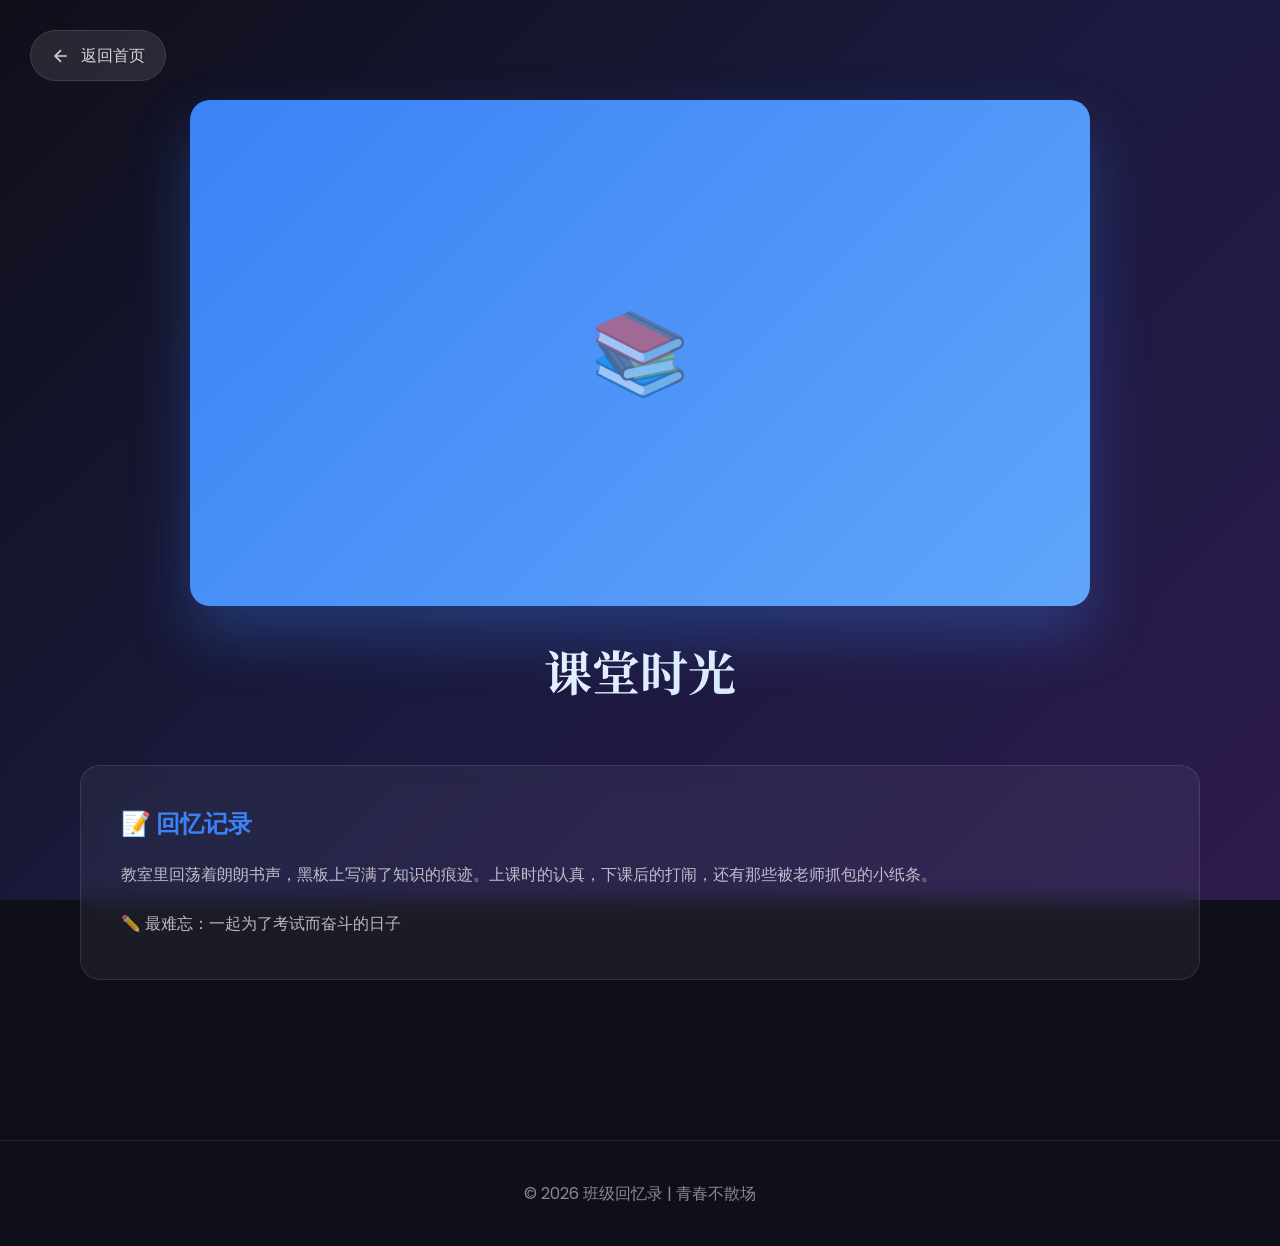
==== photos-class.html @ 7f8006e8 "Add files via upload" ====
<!DOCTYPE html>
<html lang="zh-CN">
<head>
    <meta charset="UTF-8">
    <meta name="viewport" content="width=device-width, initial-scale=1.0">
    <title>课堂时光 - 班级回忆录</title>
    <link href="https://fonts.googleapis.com/css2?family=Noto+Serif+SC:wght@400;700&family=Poppins:wght@300;400;600&display=swap" rel="stylesheet">
    <style>
        * { margin: 0; padding: 0; box-sizing: border-box; }
        :root { --primary: #3b82f6; --secondary: #60a5fa; --accent: #ec4899; }
        body { font-family: 'Poppins', 'Microsoft YaHei', sans-serif; background: #0f0f1a; color: #fff; min-height: 100vh; }
        .bg-animation { position: fixed; top: 0; left: 0; width: 100%; height: 100%; z-index: -1; background: linear-gradient(135deg, #0f0f1a 0%, #1a1a3e 50%, #2d1b4e 100%); }
        .back-btn { position: fixed; top: 30px; left: 30px; z-index: 1000; display: flex; align-items: center; gap: 10px; color: rgba(255,255,255,0.8); text-decoration: none; font-size: 16px; padding: 12px 20px; background: rgba(255,255,255,0.1); border-radius: 30px; backdrop-filter: blur(10px); border: 1px solid rgba(255,255,255,0.1); transition: all 0.3s; }
        .back-btn:hover { background: rgba(255,255,255,0.2); transform: translateX(-5px); }
        .back-btn svg { width: 20px; height: 20px; }
        .container { max-width: 1200px; margin: 0 auto; padding: 100px 40px 60px; }
        .photo-showcase { text-align: center; margin-bottom: 60px; }
        .photo-main { width: 100%; max-width: 900px; aspect-ratio: 16/9; background: linear-gradient(135deg, #3b82f6, #60a5fa); border-radius: 20px; margin: 0 auto 30px; display: flex; align-items: center; justify-content: center; overflow: hidden; box-shadow: 0 30px 60px rgba(59,130,246,0.3); }
        .photo-placeholder { font-size: 80px; opacity: 0.5; }
        .photo-title { font-family: 'Noto Serif SC', serif; font-size: clamp(28px, 5vw, 48px); margin-bottom: 15px; background: linear-gradient(135deg, #fff, #bfdbfe); -webkit-background-clip: text; -webkit-text-fill-color: transparent; background-clip: text; }
        .description { background: rgba(255,255,255,0.05); border: 1px solid rgba(255,255,255,0.1); border-radius: 20px; padding: 40px; margin-bottom: 40px; backdrop-filter: blur(10px); }
        .description h2 { font-size: 24px; margin-bottom: 20px; color: var(--primary); }
        .description p { color: rgba(255,255,255,0.7); line-height: 1.8; font-size: 16px; }
        footer { text-align: center; padding: 40px; color: rgba(255,255,255,0.5); border-top: 1px solid rgba(255,255,255,0.1); margin-top: 60px; }
        @media (max-width: 768px) { .container { padding: 80px 20px 40px; } .back-btn { top: 20px; left: 20px; } }
    </style>
</head>
<body>
    <div class="bg-animation"></div>
    <a href="index.html" class="back-btn">
        <svg viewBox="0 0 24 24" fill="none" stroke="currentColor" stroke-width="2"><path d="M19 12H5M12 19l-7-7 7-7"/></svg>
        返回首页
    </a>
    <div class="container">
        <div class="photo-showcase">
            <div class="photo-main"><div class="photo-placeholder">📚</div></div>
            <h1 class="photo-title">课堂时光</h1>
        </div>
        <div class="description">
            <h2>📝 回忆记录</h2>
            <p>教室里回荡着朗朗书声，黑板上写满了知识的痕迹。上课时的认真，下课后的打闹，还有那些被老师抓包的小纸条。</p>
            <p style="margin-top: 20px;">✏️ 最难忘：一起为了考试而奋斗的日子</p>
        </div>
    </div>
    <footer><p>© 2026 班级回忆录 | 青春不散场</p></footer>
</body>
</html>
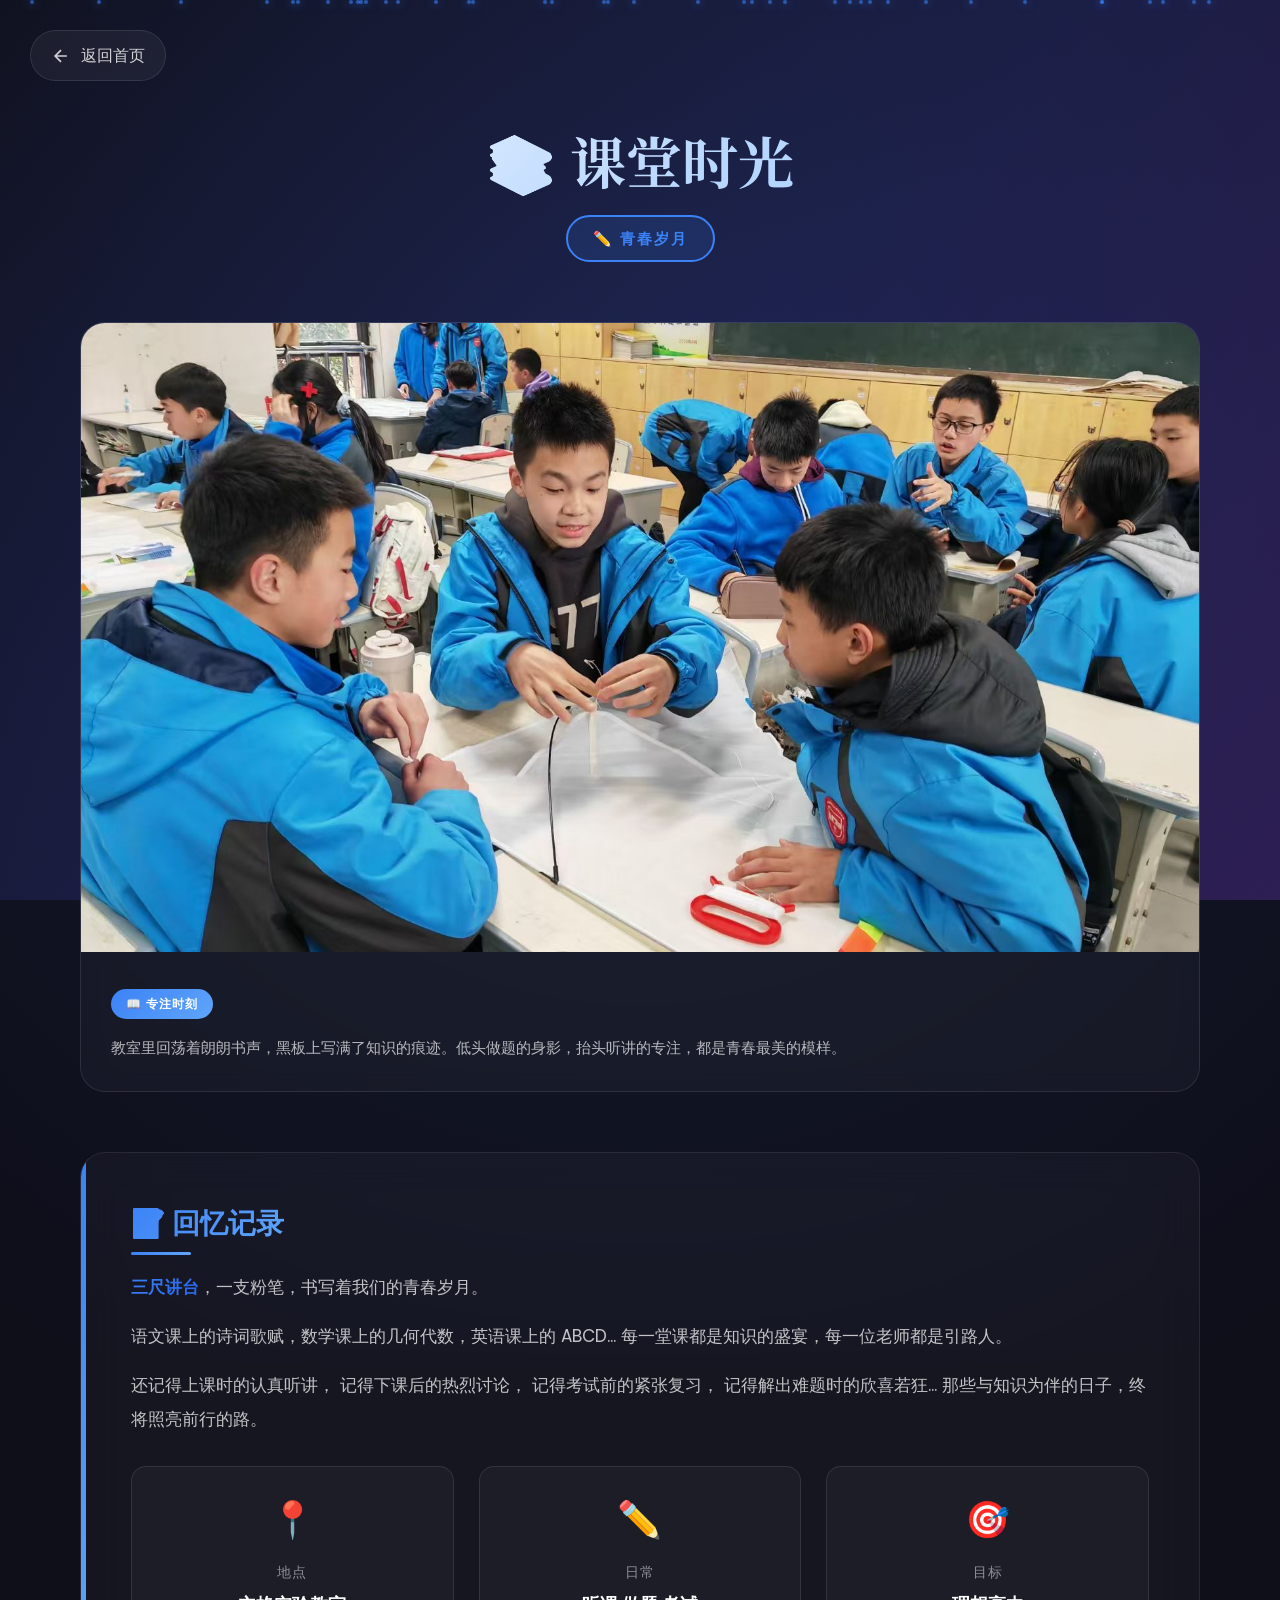
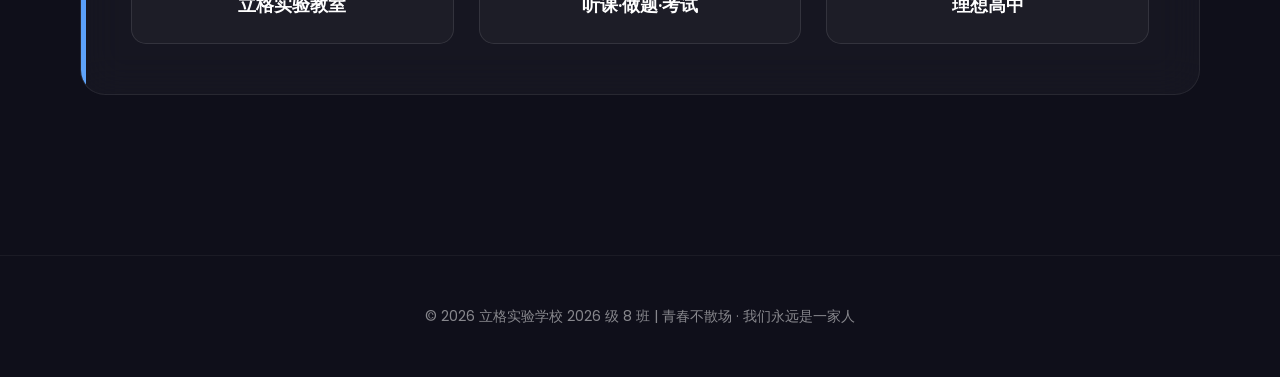
==== commit 47d4f23e: "Add files via upload" ====
--- a/photos-class.html
+++ b/photos-class.html
@@ -7,41 +7,156 @@
     <link href="https://fonts.googleapis.com/css2?family=Noto+Serif+SC:wght@400;700&family=Poppins:wght@300;400;600&display=swap" rel="stylesheet">
     <style>
         * { margin: 0; padding: 0; box-sizing: border-box; }
-        :root { --primary: #3b82f6; --secondary: #60a5fa; --accent: #ec4899; }
-        body { font-family: 'Poppins', 'Microsoft YaHei', sans-serif; background: #0f0f1a; color: #fff; min-height: 100vh; }
+        :root { --primary: #3b82f6; --secondary: #60a5fa; --accent: #2563eb; }
+        html { scroll-behavior: smooth; }
+        body { font-family: 'Poppins', 'Microsoft YaHei', sans-serif; background: #0f0f1a; color: #fff; min-height: 100vh; overflow-x: hidden; }
         .bg-animation { position: fixed; top: 0; left: 0; width: 100%; height: 100%; z-index: -1; background: linear-gradient(135deg, #0f0f1a 0%, #1a1a3e 50%, #2d1b4e 100%); }
-        .back-btn { position: fixed; top: 30px; left: 30px; z-index: 1000; display: flex; align-items: center; gap: 10px; color: rgba(255,255,255,0.8); text-decoration: none; font-size: 16px; padding: 12px 20px; background: rgba(255,255,255,0.1); border-radius: 30px; backdrop-filter: blur(10px); border: 1px solid rgba(255,255,255,0.1); transition: all 0.3s; }
-        .back-btn:hover { background: rgba(255,255,255,0.2); transform: translateX(-5px); }
-        .back-btn svg { width: 20px; height: 20px; }
-        .container { max-width: 1200px; margin: 0 auto; padding: 100px 40px 60px; }
-        .photo-showcase { text-align: center; margin-bottom: 60px; }
-        .photo-main { width: 100%; max-width: 900px; aspect-ratio: 16/9; background: linear-gradient(135deg, #3b82f6, #60a5fa); border-radius: 20px; margin: 0 auto 30px; display: flex; align-items: center; justify-content: center; overflow: hidden; box-shadow: 0 30px 60px rgba(59,130,246,0.3); }
-        .photo-placeholder { font-size: 80px; opacity: 0.5; }
-        .photo-title { font-family: 'Noto Serif SC', serif; font-size: clamp(28px, 5vw, 48px); margin-bottom: 15px; background: linear-gradient(135deg, #fff, #bfdbfe); -webkit-background-clip: text; -webkit-text-fill-color: transparent; background-clip: text; }
-        .description { background: rgba(255,255,255,0.05); border: 1px solid rgba(255,255,255,0.1); border-radius: 20px; padding: 40px; margin-bottom: 40px; backdrop-filter: blur(10px); }
-        .description h2 { font-size: 24px; margin-bottom: 20px; color: var(--primary); }
-        .description p { color: rgba(255,255,255,0.7); line-height: 1.8; font-size: 16px; }
-        footer { text-align: center; padding: 40px; color: rgba(255,255,255,0.5); border-top: 1px solid rgba(255,255,255,0.1); margin-top: 60px; }
-        @media (max-width: 768px) { .container { padding: 80px 20px 40px; } .back-btn { top: 20px; left: 20px; } }
+        .bg-animation::before { content: ''; position: absolute; top: -50%; left: -50%; width: 200%; height: 200%; background: radial-gradient(circle, rgba(59,130,246,0.1) 0%, transparent 70%); animation: rotate 30s linear infinite; }
+        @keyframes rotate { 0% { transform: rotate(0deg); } 100% { transform: rotate(360deg); } }
+        .particles { position: fixed; top: 0; left: 0; width: 100%; height: 100%; z-index: -1; overflow: hidden; pointer-events: none; }
+        .particle { position: absolute; width: 4px; height: 4px; background: rgba(59,130,246,0.6); border-radius: 50%; animation: float 15s infinite; box-shadow: 0 0 10px rgba(59,130,246,0.8); }
+        @keyframes float { 0%, 100% { transform: translateY(100vh) rotate(0deg); opacity: 0; } 10% { opacity: 1; } 90% { opacity: 1; } 100% { transform: translateY(-100vh) rotate(720deg); opacity: 0; } }
+        .back-btn { position: fixed; top: 30px; left: 30px; z-index: 1000; display: flex; align-items: center; gap: 10px; color: rgba(255,255,255,0.8); text-decoration: none; font-size: 16px; padding: 12px 20px; background: rgba(255,255,255,0.05); border-radius: 30px; backdrop-filter: blur(10px); border: 1px solid rgba(255,255,255,0.1); transition: all 0.4s; }
+        .back-btn:hover { background: rgba(255,255,255,0.15); transform: translateX(-8px); border-color: var(--primary); box-shadow: 0 10px 30px rgba(59,130,246,0.3); }
+        .back-btn svg { width: 20px; height: 20px; transition: transform 0.4s; }
+        .back-btn:hover svg { transform: translateX(-3px); }
+        .container { max-width: 1200px; margin: 0 auto; padding: 120px 40px 60px; }
+        .photo-showcase { text-align: center; margin-bottom: 60px; opacity: 0; transform: translateY(50px); animation: fadeInUp 1s ease 0.2s forwards; }
+        @keyframes fadeInUp { to { opacity: 1; transform: translateY(0); } }
+        .photo-title { font-family: 'Noto Serif SC', serif; font-size: clamp(32px, 6vw, 56px); font-weight: 700; margin-bottom: 15px; background: linear-gradient(135deg, #fff 0%, #bfdbfe 50%, #93c5fd 100%); -webkit-background-clip: text; -webkit-text-fill-color: transparent; background-clip: text; animation: titleGlow 3s ease-in-out infinite; }
+        @keyframes titleGlow { 0%, 100% { filter: drop-shadow(0 0 20px rgba(59,130,246,0.5)); } 50% { filter: drop-shadow(0 0 40px rgba(59,130,246,0.8)); } }
+        .photo-status { display: inline-block; padding: 10px 25px; background: rgba(59,130,246,0.15); border: 2px solid var(--primary); border-radius: 30px; color: var(--primary); font-size: 15px; letter-spacing: 2px; font-weight: 600; animation: pulse 2s infinite; }
+        @keyframes pulse { 0%, 100% { box-shadow: 0 0 0 0 rgba(59,130,246,0.4); } 50% { box-shadow: 0 0 0 15px rgba(59,130,246,0); } }
+        .photo-grid { display: grid; grid-template-columns: repeat(auto-fit, minmax(500px, 1fr)); gap: 30px; margin-bottom: 60px; }
+        @media (max-width: 768px) { .photo-grid { grid-template-columns: 1fr; } }
+        .photo-card { background: rgba(255,255,255,0.03); border: 1px solid rgba(255,255,255,0.1); border-radius: 25px; overflow: hidden; backdrop-filter: blur(10px); transition: all 0.5s; opacity: 0; transform: translateY(40px); }
+        .photo-card:nth-child(1) { animation: fadeInUp 1s ease 0.4s forwards; }
+        .photo-card:nth-child(2) { animation: fadeInUp 1s ease 0.6s forwards; }
+        .photo-card:hover { transform: translateY(-10px); box-shadow: 0 30px 60px rgba(59,130,246,0.4); border-color: var(--primary); }
+        .photo-card img { width: 100%; aspect-ratio: 16/9; object-fit: cover; transition: transform 0.8s; }
+        .photo-card:hover img { transform: scale(1.1); }
+        .photo-info { padding: 30px; }
+        .photo-label { display: inline-block; padding: 6px 15px; background: linear-gradient(135deg, var(--primary), var(--secondary)); border-radius: 20px; font-size: 12px; font-weight: 600; letter-spacing: 1px; margin-bottom: 15px; }
+        .photo-desc { color: rgba(255,255,255,0.7); line-height: 1.8; font-size: 15px; }
+        .description { background: rgba(255,255,255,0.03); border: 1px solid rgba(255,255,255,0.08); border-radius: 25px; padding: 50px; margin-bottom: 40px; backdrop-filter: blur(20px); opacity: 0; transform: translateY(40px); animation: fadeInUp 1s ease 0.8s forwards; transition: all 0.4s; position: relative; overflow: hidden; }
+        .description::before { content: ''; position: absolute; top: 0; left: 0; width: 5px; height: 100%; background: linear-gradient(180deg, var(--primary), var(--secondary)); }
+        .description:hover { background: rgba(255,255,255,0.06); transform: translateY(-5px); box-shadow: 0 20px 50px rgba(59,130,246,0.2); }
+        .description h2 { font-size: 28px; margin-bottom: 25px; background: linear-gradient(135deg, var(--primary), var(--secondary)); -webkit-background-clip: text; -webkit-text-fill-color: transparent; background-clip: text; display: inline-block; position: relative; }
+        .description h2::after { content: ''; position: absolute; bottom: -10px; left: 0; width: 60px; height: 3px; background: linear-gradient(90deg, var(--primary), var(--secondary)); border-radius: 3px; }
+        .description p { color: rgba(255,255,255,0.75); line-height: 2; font-size: 17px; margin-bottom: 15px; }
+        .highlight { display: inline-block; background: linear-gradient(135deg, var(--primary), var(--accent)); -webkit-background-clip: text; -webkit-text-fill-color: transparent; background-clip: text; font-weight: 600; animation: highlightPulse 2s infinite; }
+        @keyframes highlightPulse { 0%, 100% { opacity: 1; } 50% { opacity: 0.7; } }
+        .info-grid { display: grid; grid-template-columns: repeat(auto-fit, minmax(200px, 1fr)); gap: 25px; margin-top: 30px; }
+        .info-card { background: rgba(255,255,255,0.03); border: 1px solid rgba(255,255,255,0.1); border-radius: 15px; padding: 25px; text-align: center; transition: all 0.4s; opacity: 0; transform: translateY(30px); }
+        .info-card:nth-child(1) { animation: fadeInUp 0.8s ease 0.9s forwards; }
+        .info-card:nth-child(2) { animation: fadeInUp 0.8s ease 1s forwards; }
+        .info-card:nth-child(3) { animation: fadeInUp 0.8s ease 1.1s forwards; }
+        .info-card:hover { background: rgba(255,255,255,0.08); transform: translateY(-8px); border-color: var(--primary); box-shadow: 0 15px 40px rgba(59,130,246,0.3); }
+        .info-icon { font-size: 36px; margin-bottom: 15px; animation: bounce 2s infinite; }
+        @keyframes bounce { 0%, 100% { transform: translateY(0); } 50% { transform: translateY(-8px); } }
+        .info-label { font-size: 14px; color: rgba(255,255,255,0.5); margin-bottom: 8px; text-transform: uppercase; letter-spacing: 1px; }
+        .info-value { font-size: 18px; font-weight: 600; color: #fff; }
+        footer { text-align: center; padding: 50px 40px; color: rgba(255,255,255,0.5); border-top: 1px solid rgba(255,255,255,0.05); margin-top: 60px; }
+        footer p { font-size: 14px; }
+        .progress-bar { position: fixed; top: 0; left: 0; height: 4px; background: linear-gradient(90deg, var(--primary), var(--secondary), var(--accent)); z-index: 9999; transition: width 0.1s; }
+        @media (max-width: 768px) { .container { padding: 100px 20px 40px; } .back-btn { top: 20px; left: 20px; padding: 10px 15px; font-size: 14px; } .description { padding: 30px 20px; } }
     </style>
 </head>
 <body>
     <div class="bg-animation"></div>
+    <div class="particles" id="particles"></div>
+    <div class="progress-bar" id="progress-bar"></div>
+    
     <a href="index.html" class="back-btn">
-        <svg viewBox="0 0 24 24" fill="none" stroke="currentColor" stroke-width="2"><path d="M19 12H5M12 19l-7-7 7-7"/></svg>
+        <svg viewBox="0 0 24 24" fill="none" stroke="currentColor" stroke-width="2">
+            <path d="M19 12H5M12 19l-7-7 7-7"/>
+        </svg>
         返回首页
     </a>
+    
     <div class="container">
         <div class="photo-showcase">
-            <div class="photo-main"><div class="photo-placeholder">📚</div></div>
-            <h1 class="photo-title">课堂时光</h1>
+            <h1 class="photo-title">📚 课堂时光</h1>
+            <span class="photo-status">✏️ 青春岁月</span>
         </div>
+        
+        <!-- 照片网格 -->
+        <div class="photo-grid">
+            <div class="photo-card">
+                <img src="images/class-time.jpg" alt="课堂时光">
+                <div class="photo-info">
+                    <span class="photo-label">📖 专注时刻</span>
+                    <p class="photo-desc">教室里回荡着朗朗书声，黑板上写满了知识的痕迹。低头做题的身影，抬头听讲的专注，都是青春最美的模样。</p>
+                </div>
+            </div>
+        </div>
+        
         <div class="description">
             <h2>📝 回忆记录</h2>
-            <p>教室里回荡着朗朗书声，黑板上写满了知识的痕迹。上课时的认真，下课后的打闹，还有那些被老师抓包的小纸条。</p>
-            <p style="margin-top: 20px;">✏️ 最难忘：一起为了考试而奋斗的日子</p>
+            <p>
+                <span class="highlight">三尺讲台</span>，一支粉笔，书写着我们的青春岁月。
+            </p>
+            <p>
+                语文课上的诗词歌赋，数学课上的几何代数，英语课上的 ABCD...
+                每一堂课都是知识的盛宴，每一位老师都是引路人。
+            </p>
+            <p>
+                还记得上课时的认真听讲，
+                记得下课后的热烈讨论，
+                记得考试前的紧张复习，
+                记得解出难题时的欣喜若狂...
+                那些与知识为伴的日子，终将照亮前行的路。
+            </p>
+            
+            <div class="info-grid">
+                <div class="info-card">
+                    <div class="info-icon">📍</div>
+                    <div class="info-label">地点</div>
+                    <div class="info-value">立格实验教室</div>
+                </div>
+                <div class="info-card">
+                    <div class="info-icon">✏️</div>
+                    <div class="info-label">日常</div>
+                    <div class="info-value">听课·做题·考试</div>
+                </div>
+                <div class="info-card">
+                    <div class="info-icon">🎯</div>
+                    <div class="info-label">目标</div>
+                    <div class="info-value">理想高中</div>
+                </div>
+            </div>
         </div>
     </div>
-    <footer><p>© 2026 班级回忆录 | 青春不散场</p></footer>
+    
+    <footer>
+        <p>© 2026 立格实验学校 2026 级 8 班 | 青春不散场 · 我们永远是一家人</p>
+    </footer>
+    
+    <script>
+        function createParticles() {
+            const container = document.getElementById('particles');
+            for (let i = 0; i < 40; i++) {
+                const particle = document.createElement('div');
+                particle.className = 'particle';
+                particle.style.left = Math.random() * 100 + '%';
+                particle.style.animationDelay = Math.random() * 15 + 's';
+                particle.style.animationDuration = (Math.random() * 10 + 10) + 's';
+                container.appendChild(particle);
+            }
+        }
+        createParticles();
+        
+        window.addEventListener('scroll', () => {
+            const progressBar = document.getElementById('progress-bar');
+            const scrollTop = window.scrollY;
+            const docHeight = document.documentElement.scrollHeight - window.innerHeight;
+            const scrollPercent = (scrollTop / docHeight) * 100;
+            progressBar.style.width = scrollPercent + '%';
+        });
+    </script>
+
+    <!-- 音乐播放器 -->
+    <link rel="stylesheet" href="css/music-player.css">
+    <script src="js/music-player.js"></script>
 </body>
 </html>
